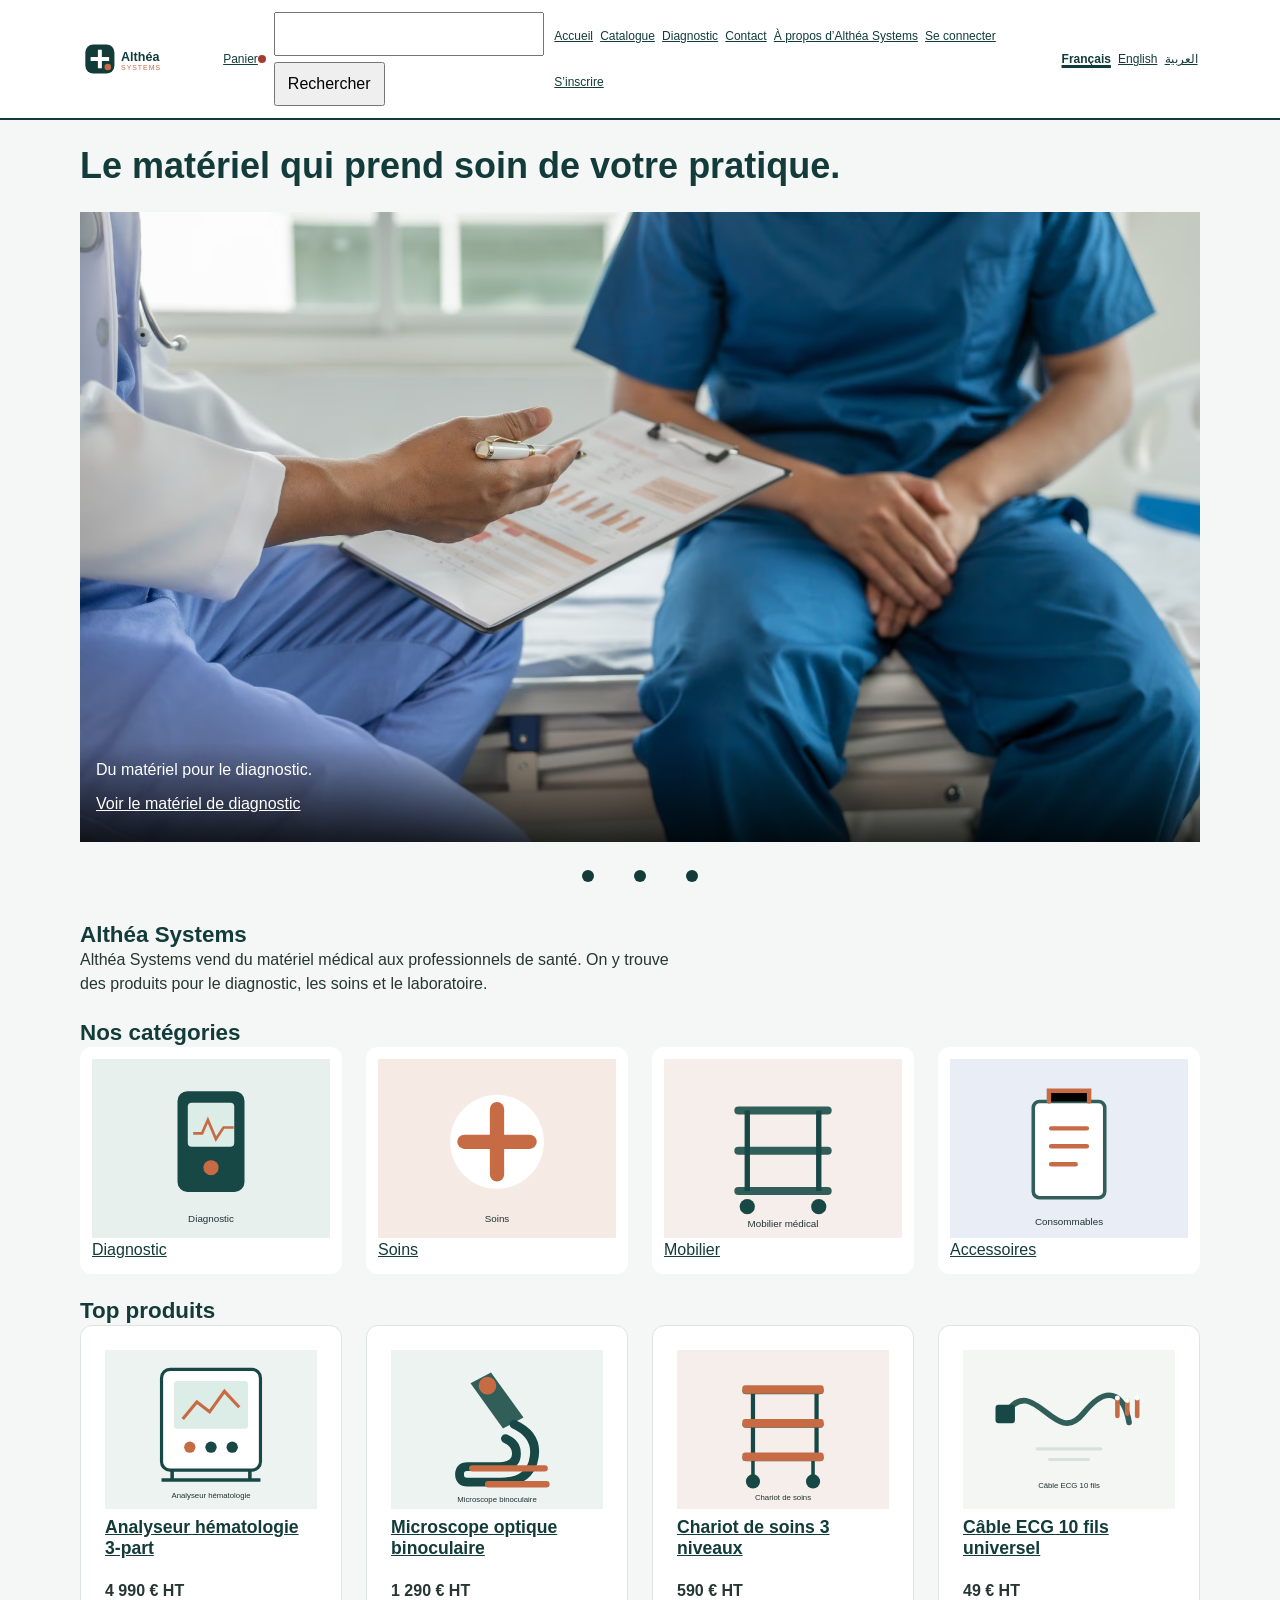
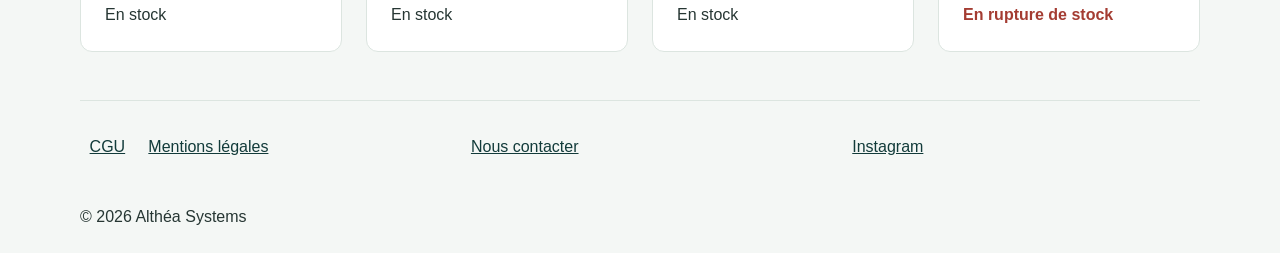
==== index.html @ 9dd46f73 "Projet" ====
<!doctype html>
<html lang="fr">
  <head>
    <meta charset="utf-8">
    <meta http-equiv="Content-Security-Policy" content="default-src 'self'; img-src 'self' data:; style-src 'self'; script-src 'self'; object-src 'none'; base-uri 'self'; form-action 'self'">
    <meta name="referrer" content="strict-origin-when-cross-origin">
    <meta name="viewport" content="width=device-width, initial-scale=1">
    <meta name="description" content="Accueil Althéa Systems : matériel médical, diagnostic, soins et laboratoire.">
    <link rel="icon" href="img/favicon.svg" type="image/svg+xml">
    <link rel="stylesheet" href="css/variables.css">
    <link rel="stylesheet" href="css/style.css">
    <script src="main.js" defer>
    </script>
    <title>
      Accueil - Althéa Systems
    </title>
  </head>
  <body>
    <a class="evitement" href="#contenu">
      Aller au contenu
    </a>
    <header class="entete">
      <a class="logo" href="index.html">
        <img src="img/logo.svg" alt="Althéa Systems, accueil" width="180" height="48">
      </a>
      <a class="panier" href="panier.html">
        Panier
        <span class="visuellement-cache">(0 article)</span>
      </a>
      <button class="menu-bouton" type="button" aria-expanded="false" aria-controls="menu-principal">
        Menu
      </button>
      <form class="recherche" role="search" action="recherche.html" method="get">
        <label for="q">
          Rechercher un produit
        </label>
        <input id="q" name="titre" type="search">
        <button type="submit">
          Rechercher
        </button>
      </form>
      <nav class="menu" id="menu-principal" aria-label="Menu principal">
        <ul class="liste-reset">
          <li>
            <a href="index.html">
              Accueil
            </a>
          </li>
          <li>
            <a href="catalogue.html">
              Catalogue
            </a>
          </li>
          <li>
            <a href="categorie.html">
              Diagnostic
            </a>
          </li>
          <li>
            <a href="index.html#contact">
              Contact
            </a>
          </li>
          <li>
            <a href="index.html#presentation">
              À propos d’Althéa Systems
            </a>
          </li>
          <li>
            <a href="connexion.html">
              Se connecter
            </a>
          </li>
          <li>
            <a href="inscription.html">
              S’inscrire
            </a>
          </li>
        </ul>
      </nav>
      <nav class="langues" aria-label="Choix de la langue">
        <a href="?lang=fr" lang="fr" hreflang="fr" aria-current="true">
          Français
        </a>
        <a href="?lang=en" lang="en" hreflang="en">
          English
        </a>
        <a href="?lang=ar" lang="ar" hreflang="ar" dir="rtl">
          العربية
        </a>
      </nav>
    </header>
    <main id="contenu" class="page">
      <h1>
        Le matériel qui prend soin de votre pratique.
      </h1>
      <section class="carrousel" aria-label="À la une">
        <ul class="defile liste-reset" tabindex="0" aria-label="Carrousel, à faire défiler">
          <li id="une-1" class="slide">
            <picture>
              <source media="(max-width: 47.999rem)" srcset="img/diagnostic-carre.svg">
              <img src="img/diagnostic.jpg" alt="Appareil de diagnostic médical" width="720" height="405" fetchpriority="high">
            </picture>
            <div class="slide-texte">
              <p>
                Du matériel pour le diagnostic.
              </p>
              <a href="categorie.html">
                Voir le matériel de diagnostic
              </a>
            </div>
          </li>
          <li id="une-2" class="slide">
            <img src="img/soins.jpg" alt="Matériel destiné aux soins" width="720" height="405" loading="lazy">
            <div class="slide-texte">
              <p>
                Des produits pour les soins.
              </p>
              <a href="categorie.html">
                Voir les produits
              </a>
            </div>
          </li>
          <li id="une-3" class="slide">
            <img src="img/laboratoire.jpg" alt="Équipement médical de laboratoire" width="720" height="405" loading="lazy">
            <div class="slide-texte">
              <p>
                Du matériel pour le laboratoire.
              </p>
              <a href="categorie.html">
                Voir les produits
              </a>
            </div>
          </li>
        </ul>
        <nav class="pastilles" aria-label="Choisir une diapositive">
          <a href="#une-1">
            <span class="visuellement-cache">
              Diapositive 1
            </span>
          </a>
          <a href="#une-2">
            <span class="visuellement-cache">
              Diapositive 2
            </span>
          </a>
          <a href="#une-3">
            <span class="visuellement-cache">
              Diapositive 3
            </span>
          </a>
        </nav>
      </section>
      <section id="presentation">
        <h2>
          Althéa Systems
        </h2>
        <p>
          Althéa Systems vend du matériel médical aux professionnels de santé.
          On y trouve des produits pour le diagnostic, les soins et le laboratoire.
        </p>
      </section>
      <section class="categories">
        <h2>
          Nos catégories
        </h2>
        <ul class="liste-reset">
          <li>
            <a href="categorie.html">
              <img src="img/categorie-diagnostic.svg" alt="" width="400" height="300">
              Diagnostic
            </a>
          </li>
          <li>
            <a href="categorie.html">
              <img src="img/categorie-soins.svg" alt="" width="400" height="300">
              Soins
            </a>
          </li>
          <li>
            <a href="categorie.html">
              <img src="img/categorie-mobilier.svg" alt="" width="400" height="300">
              Mobilier
            </a>
          </li>
          <li>
            <a href="categorie.html">
              <img src="img/categorie-consommables.svg" alt="" width="400" height="300">
              Accessoires
            </a>
          </li>
        </ul>
      </section>
      <section class="top-produits">
        <h2>
          Top produits
        </h2>
        <ul class="produits liste-reset">
          <li>
            <article class="produit">
              <img src="img/analyseur.svg" alt="Illustration : Analyseur hématologie 3-part" width="400" height="300" loading="lazy">
              <h3>
                <a href="produit.html?produit=analyseur">
                  Analyseur hématologie 3-part
                </a>
              </h3>
              <p class="prix">
                4 990 € HT
              </p>
              <p class="stock">
                En stock
              </p>
            </article>
          </li>
          <li>
            <article class="produit">
              <img src="img/microscope.svg" alt="Illustration : Microscope optique binoculaire" width="400" height="300" loading="lazy">
              <h3>
                <a href="produit.html?produit=microscope">
                  Microscope optique binoculaire
                </a>
              </h3>
              <p class="prix">
                1 290 € HT
              </p>
              <p class="stock">
                En stock
              </p>
            </article>
          </li>
          <li>
            <article class="produit">
              <img src="img/chariot.svg" alt="Illustration : Chariot de soins 3 niveaux" width="400" height="300" loading="lazy">
              <h3>
                <a href="produit.html?produit=chariot">
                  Chariot de soins 3 niveaux
                </a>
              </h3>
              <p class="prix">
                590 € HT
              </p>
              <p class="stock">
                En stock
              </p>
            </article>
          </li>
          <li>
            <article class="produit">
              <img src="img/cable-ecg.svg" alt="Illustration : Câble ECG 10 fils universel" width="400" height="300" loading="lazy">
              <h3>
                <a href="produit.html?produit=cable-ecg">
                  Câble ECG 10 fils universel
                </a>
              </h3>
              <p class="prix">
                49 € HT
              </p>
              <p class="stock stock-rupture">
                En rupture de stock
              </p>
            </article>
          </li>
        </ul>
      </section>
    </main>
    <footer class="pied page">
      <nav aria-label="Informations légales">
        <ul class="liste-reset">
          <li>
            <a href="index.html#cgu">
              CGU
            </a>
          </li>
          <li>
            <a href="index.html#mentions">
              Mentions légales
            </a>
          </li>
        </ul>
      </nav>
      <nav id="contact" aria-label="Contact">
        <ul class="liste-reset">
          <li>
            <a href="index.html#contact">
              Nous contacter
            </a>
          </li>
        </ul>
      </nav>
      <nav aria-label="Réseaux sociaux">
        <ul class="liste-reset">
          <li>
            <a href="https://www.instagram.com/" target="_blank" rel="noopener noreferrer">
              Instagram
              <span class="visuellement-cache">
                (nouvel onglet)
              </span>
            </a>
          </li>
        </ul>
      </nav>
      <p>
        © 2026 Althéa Systems
      </p>
      <span id="cgu" class="visuellement-cache">
        CGU de la maquette.
      </span>
      <span id="mentions" class="visuellement-cache">
        Mentions légales de la maquette.
      </span>
    </footer>
  </body>
</html>
---- css/variables.css ----
/* Contrastes minimums : texte 11,74:1, liens 9,04:1, boutons 10,75:1, accent 5,89:1. */
:root {
  color-scheme: light dark;
  --fond: #f4f7f5;
  --surface: #ffffff;
  --texte: #263633;
  --primaire: #123b3a;
  --accent: #9b462c;
  --alerte: #a43c32;
  --bordure: #dce5e0;
  --espace: 1rem;
  --petit-espace: 0.5rem;
  --rayon: 0.75rem;
  --largeur-page: 70rem;
  --cible: 44px;
  --texte-image: #ffffff;
}

@media (min-width: 48rem) {
  :root { --espace: 1.25rem; }
}

@media (min-width: 64rem) {
  :root { --espace: 1.5rem; }
}

@media (prefers-color-scheme: dark) {
  :root {
    --fond: #171b1a;
    --surface: #242a28;
    --texte: #f1f3f2;
    --primaire: #a6d5ca;
    --accent: #f0a27a;
    --alerte: #ff9288;
    --bordure: #4b5652;
  }
}
---- css/style.css ----
/* Base */
*,*::before,*::after {
  box-sizing:border-box
}
body,h1,h2,h3,p,ul,ol,dl,dd {
  margin:0
}
body {
  background:var(--fond);
  color:var(--texte);
  font-family:Arial,sans-serif;
  font-size:1rem;
  line-height:1.5
}
h1,h2,h3 {
  color:var(--primaire);
  line-height:1.2
}
h1 {
  font-size:clamp(1.6rem,4vw,2.25rem)
}
h2 {
  font-size:1.4rem
}
h3 {
  font-size:1.1rem
}
p {
  max-width:68ch
}
a {
  color:var(--primaire)
}
img {
  display:block;
  max-width:100%;
  height:auto
}
input,button,select {
  font:inherit
}
button,.btn {
  min-height:var(--cible)
}
button {
  cursor:pointer
}
.page {
  width:min(calc(100% - 2rem),var(--largeur-page));
  margin-inline:auto
}
main.page {
  padding-block:var(--espace)
}
section {
  margin-block:var(--espace)
}
.liste-reset {
  margin:0;
  padding:0;
  list-style:none
}
.evitement {
  position:absolute;
  top:-5rem;
  left:1rem;
  z-index:10;
  padding:.5rem;
  background:var(--surface)
}
.evitement:focus {
  top:.5rem
}
.visuellement-cache {
  position:absolute;
  width:1px;
  height:1px;
  padding:0;
  margin:-1px;
  overflow:hidden;
  clip:rect(0,0,0,0);
  white-space:nowrap;
  border:0
}
:focus-visible {
  outline:3px solid var(--accent);
  outline-offset:3px
}
/* En-tête */
.entete {
  display:flex;
  flex-wrap:wrap;
  align-items:center;
  gap:.5rem 1rem;
  padding:.75rem max(1rem,calc((100% - var(--largeur-page))/2));
  background:var(--surface);
  border-bottom:2px solid var(--primaire)
}
.logo {
  display:inline-flex;
  align-items:center;
  min-height:var(--cible);
  margin-inline-end:auto;
  padding:.25rem;
  background:#fff;
  border-radius:.4rem
}
.logo img {
  width:auto;
  height:40px
}
.panier {
  position:relative;
  display:inline-flex;
  align-items:center;
  padding-inline-end:.85rem
}
.panier::after {
  position:absolute;
  top:50%;
  right:0;
  width:8px;
  height:8px;
  content:"";
  background:var(--alerte);
  border-radius:50%;
  transform:translateY(-50%)
}
.panier,.menu-bouton {
  min-height:var(--cible);
  padding:.5rem
}
.recherche {
  display:flex;
  flex-wrap:wrap;
  align-items:center;
  gap:.4rem;
  flex-basis:100%
}
.recherche input {
  min-width:0;
  min-height:var(--cible);
  flex:1 1 10rem
}
.recherche button {
  padding-inline:.75rem
}
.menu {
  flex-basis:100%
}
.menu:not(.menu--ouvert) {
  display:none
}
.menu ul,.langues {
  display:flex;
  flex-wrap:wrap;
  align-items:center;
  gap:.25rem
}
.menu a,.langues a {
  display:inline-flex;
  align-items:center;
  min-height:var(--cible);
  padding:.4rem .6rem
}
.langues {
  flex-basis:100%
}
.langues [aria-current=true] {
  font-weight:bold;
  text-decoration-thickness:3px
}
/* Carrousel et pastilles */
.carrousel {
  margin-block:var(--espace)
}
.carrousel ul.defile {
  display:grid;
  grid-auto-flow:column;
  grid-auto-columns:100%;
  gap:.75rem;
  overflow-x:auto;
  scroll-snap-type:x mandatory;
  overscroll-behavior-inline:contain
}
.carrousel li {
  display:grid;
  grid-template:1fr/1fr;
  scroll-snap-align:start
}
.carrousel picture,.carrousel img,.slide-texte {
  grid-area:1/1
}
.carrousel img {
  width:100%;
  aspect-ratio:16/9;
  object-fit:cover
}
.slide-texte {
  z-index:1;
  align-self:end;
  padding:1rem;
  color:var(--texte-image);
  background:linear-gradient(transparent,rgb(0 0 0/.78))
}
.slide-texte a {
  display:inline-flex;
  align-items:center;
  min-height:var(--cible);
  color:#fff
}
.pastilles {
  display:flex;
  gap:.5rem;
  justify-content:center;
  margin-block:.75rem
}
.pastilles a {
  display:grid;
  place-items:center;
  width:var(--cible);
  height:var(--cible)
}
.pastilles a::before {
  width:12px;
  height:12px;
  content:"";
  background:var(--primaire);
  border-radius:50%
}
/* Catégories et produits */
.categories ul {
  display:grid;
  grid-template-columns:repeat(auto-fit,minmax(min(100%,9rem),1fr));
  gap:var(--espace)
}
.categories a {
  display:block;
  padding:.75rem;
  background:var(--surface);
  border-radius:var(--rayon)
}
.categories img {
  width:100%;
  aspect-ratio:4/3;
  object-fit:cover
}
.produits {
  display:grid;
  grid-template-columns:minmax(0,1fr);
  gap:var(--espace)
}
.top-produits .produits {
  display:flex;
  flex-wrap:wrap
}
.top-produits .produits>li {
  flex:1 1 14rem;
  min-width:0
}
.produit {
  display:flex;
  min-width:0;
  flex-direction:column;
  padding:var(--espace);
  background:var(--surface);
  border:1px solid var(--bordure);
  border-radius:var(--rayon)
}
.produit img {
  width:100%;
  aspect-ratio:4/3;
  object-fit:contain
}
.produit h3 {
  margin-block:.5rem
}
.produit .prix {
  margin-block-start:auto;
  padding-block-start:.75rem;
  font-weight:bold
}
.stock-rupture {
  color:var(--alerte);
  font-weight:bold
}
/* Bandeau et fiche */
.bandeau {
  display:grid;
  min-height:12rem
}
.bandeau>* {
  grid-area:1/1
}
.bandeau img {
  width:100%;
  height:100%;
  aspect-ratio:16/9;
  object-fit:cover
}
.bandeau h1 {
  align-self:end;
  padding:1rem;
  color:#fff;
  background:linear-gradient(transparent,rgb(0 0 0/.78))
}
.fiche {
  display:grid;
  grid-template-areas:"images""infos""description";
  gap:var(--espace)
}
.fiche-images {
  grid-area:images;
  min-width:0
}
.fiche-infos {
  grid-area:infos
}
.fiche-description {
  grid-area:description
}
.defile.galerie {
  display:grid;
  grid-auto-flow:column;
  grid-auto-columns:85%;
  gap:var(--espace);
  overflow-x:auto;
  scroll-snap-type:x mandatory
}
.defile.galerie li {
  min-width:0;
  scroll-snap-align:start
}
.defile.galerie li[hidden] {
  display:none
}
.defile.galerie img {
  width:100%;
  aspect-ratio:4/3;
  object-fit:contain;
  background:var(--surface)
}
.prix-fiche {
  margin-block:.75rem;
  font-size:1.75rem;
  font-weight:bold
}
.achat {
  display:grid;
  gap:.5rem
}
.achat input {
  max-width:7rem;
  min-height:var(--cible)
}
.btn {
  display:inline-flex;
  align-items:center;
  justify-content:center;
  padding:.5rem 1rem;
  color:var(--fond);
  background:var(--primaire);
  border:1px solid var(--primaire);
  border-radius:var(--rayon);
  text-decoration:none
}
.btn:disabled {
  color:var(--texte);
  background:var(--fond);
  border:2px dotted var(--alerte);
  cursor:not-allowed
}
.caracteristiques dl {
  display:grid;
  grid-template-columns:minmax(8rem,.8fr) minmax(0,1fr);
  gap:.4rem .75rem
}
.caracteristiques dt {
  font-weight:bold
}
.fil-ariane ol {
  display:flex;
  flex-wrap:wrap;
  gap:.25rem
}
.fil-ariane li+li::before {
  content:"› "
}
.fil-ariane [aria-current=page] {
  font-weight:bold
}
/* Tableau défilant */
.defile-tableau {
  max-width:100%;
  overflow-x:auto
}
.formats {
  width:100%;
  min-width:32rem;
  border-collapse:collapse
}
.formats th,.formats td {
  padding:.65rem;
  border:1px solid var(--bordure);
  text-align:start
}
.formats thead th {
  color:var(--fond);
  background:var(--primaire)
}
.formats tbody tr:nth-child(even) {
  background:var(--surface)
}
.formats tbody th {
  position:sticky;
  inset-inline-start:0;
  background:var(--surface)
}
/* Formulaires et résultats */
.formulaire {
  display:grid;
  gap:1rem;
  width:min(100%,30rem)
}
.formulaire label {
  display:block;
  font-weight:bold
}
.formulaire input {
  width:100%;
  min-height:var(--cible);
  padding:.5rem;
  border:1px solid var(--bordure);
  border-radius:.25rem
}
.formulaire input[type=checkbox] {
  width:auto;
  min-height:var(--cible)
}
.formulaire input:user-invalid {
  border:2px solid var(--alerte)
}
.formulaire p:has(input:user-invalid)>.erreur {
  display:block
}
.aide {
  font-size:.9rem
}
.erreur {
  display:none;
  color:var(--alerte)
}
.recherche-avancee {
  display:grid;
  gap:var(--espace)
}
.filtres {
  display:grid;
  gap:.75rem
}
.filtres fieldset {
  border:1px solid var(--bordure)
}
.filtres input,.filtres select {
  min-height:var(--cible)
}
.pagination ul {
  display:flex;
  flex-wrap:wrap;
  justify-content:center;
  gap:.5rem
}
.pagination a {
  display:inline-flex;
  align-items:center;
  justify-content:center;
  min-width:var(--cible);
  min-height:var(--cible);
  padding:.4rem;
  border:1px solid var(--bordure)
}
.pagination [aria-current=page] {
  color:var(--fond);
  background:var(--primaire)
}
/* Pied de page */
.pied {
  display:none;
  padding-block:var(--espace);
  border-top:1px solid var(--bordure)
}
.pied nav ul {
  display:flex;
  flex-wrap:wrap;
  gap:.25rem
}
.pied a {
  display:inline-flex;
  align-items:center;
  min-height:var(--cible);
  padding:.4rem .6rem
}
.pied>p {
  margin-block-start:.75rem
}
@media (max-width:47.999rem) {
  .carrousel li:first-child img {
    aspect-ratio:1/1;
    object-fit:cover
  }

}
@media (min-width:48rem) {
  .recherche {
    flex-basis:20rem
  }
  .menu {
    flex-basis:100%
  }
  .produits {
    grid-template-columns:repeat(auto-fill,minmax(min(100%,16rem),1fr))
  }
  .recherche-avancee {
    grid-template-columns:minmax(0,18rem) minmax(0,1fr)
  }

}
@media (min-width:64rem) {
  .entete {
    flex-wrap:nowrap;
    gap:.5rem
  }
  .logo img {
    height:32px
  }
  .panier,.menu a,.langues a {
    font-size:.75rem
  }
  .menu a,.langues a {
    padding:.25rem .15rem
  }
  .recherche {
    flex:0 1 17rem
  }
  .recherche label {
    position:absolute;
    width:1px;
    height:1px;
    overflow:hidden;
    clip:rect(0,0,0,0);
    white-space:nowrap
  }
  .menu ul,.langues {
    gap:.15rem
  }
  .menu {
    flex:0 1 auto
  }
  .langues {
    flex:0 0 auto
  }
  .menu-bouton {
    display:none
  }
  .menu:not(.menu--ouvert) {
    display:block
  }
  .fiche {
    grid-template-columns:minmax(0,1fr) minmax(18rem,.8fr);
    grid-template-areas:"images infos""description infos"
  }
  .pied {
    display:grid;
    grid-template-columns:repeat(3,minmax(0,1fr));
    gap:var(--espace)
  }
  .pied>p {
    grid-column:1/-1
  }

}
@media (max-width:20rem) {
  body {
    overflow-wrap:anywhere
  }

}
@media (prefers-reduced-motion:no-preference) {
  .produit {
    transition:transform .2s ease,box-shadow .2s ease
  }
  .produit:hover,.produit:focus-within {
    transform:translateY(-4px);
    box-shadow:0 6px 16px rgb(0 0 0/.15)
  }
  .btn {
    transition:background-color .2s ease
  }
  .btn:hover:not(:disabled) {
    background:var(--accent)
  }

}
@media print {
  nav,button,.recherche,.menu,.langues,.achat,.pastilles,.pagination,.pied,.entete,.top-produits {
    display:none!important
  }
  body {
    color:#000;
    background:#fff
  }
  .page,main.page {
    width:100%;
    margin:0
  }
  .fiche {
    display:block
  }
  .fiche-images li:not(:first-child) {
    display:none
  }
  .fiche,.caracteristiques,.defile-tableau {
    break-inside:avoid
  }
  a[href^="http"]::after {
    content:" ("attr(href) ")"
  }

}
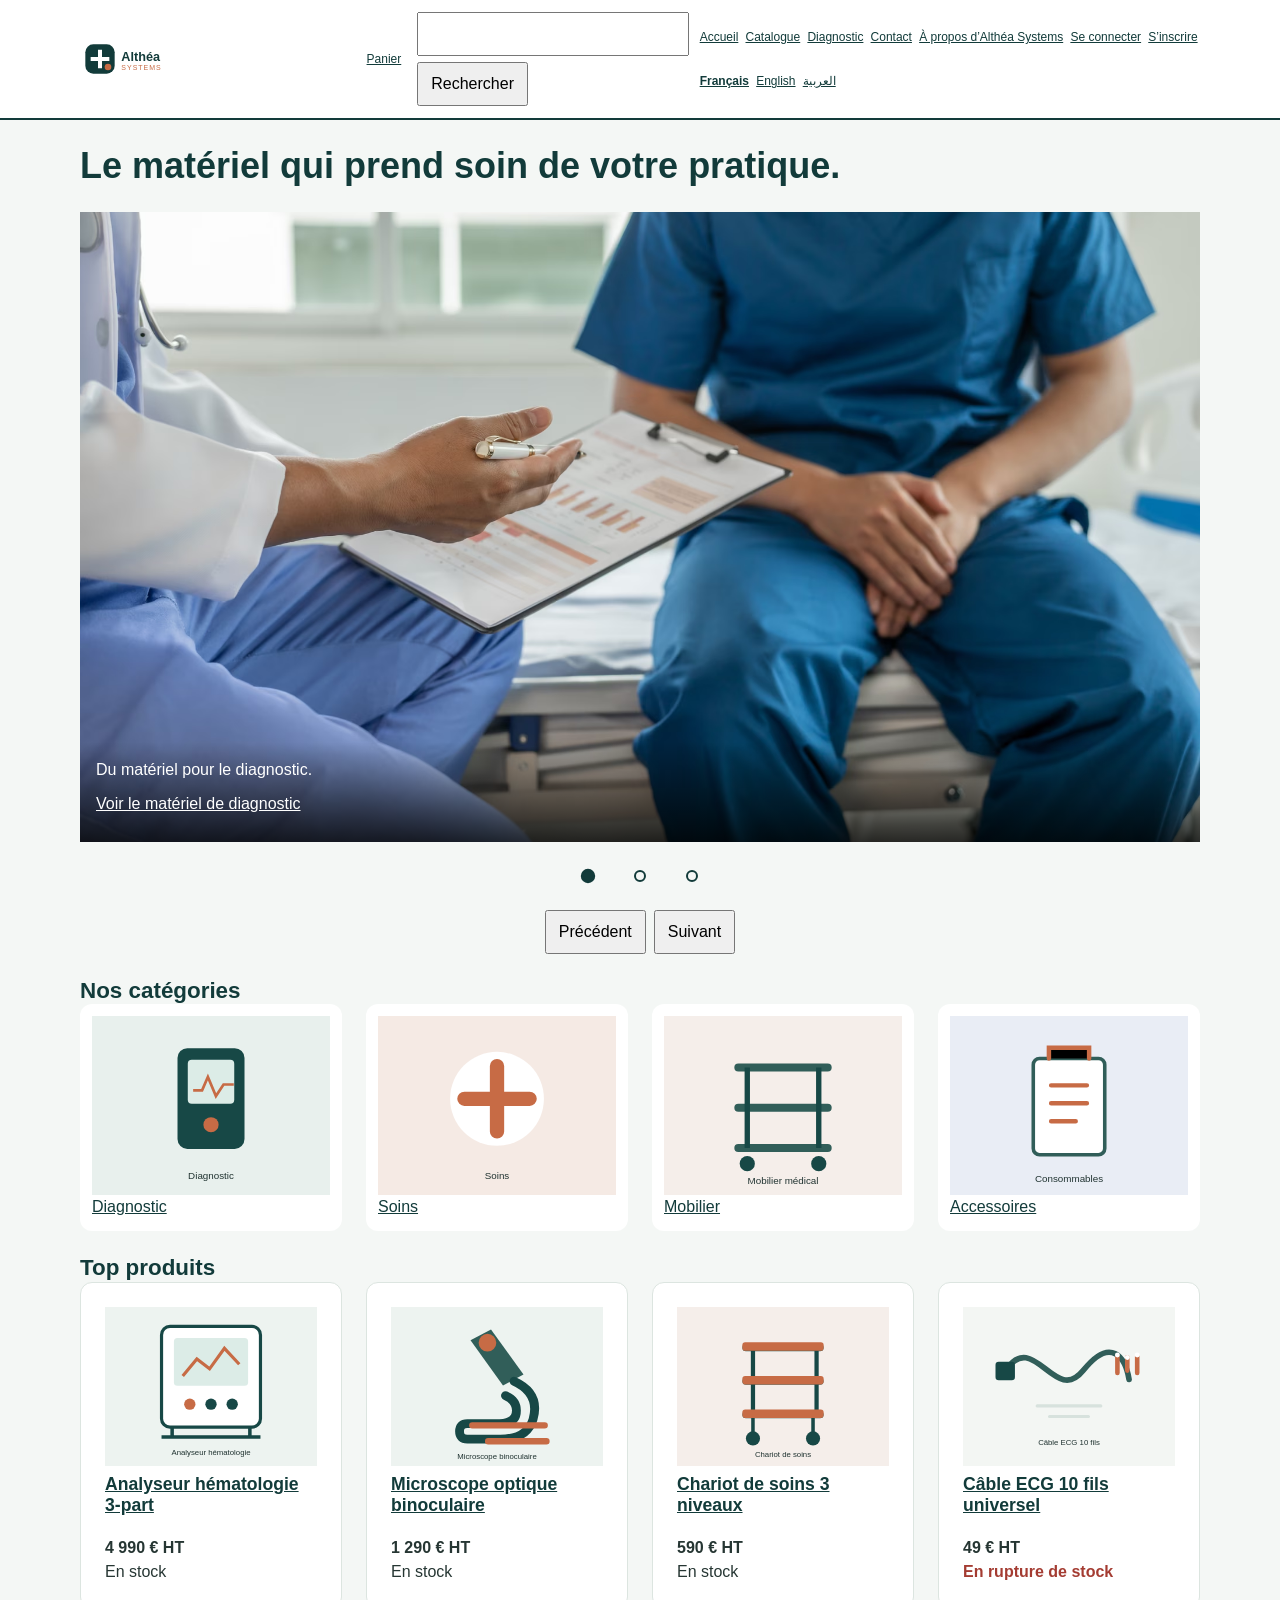
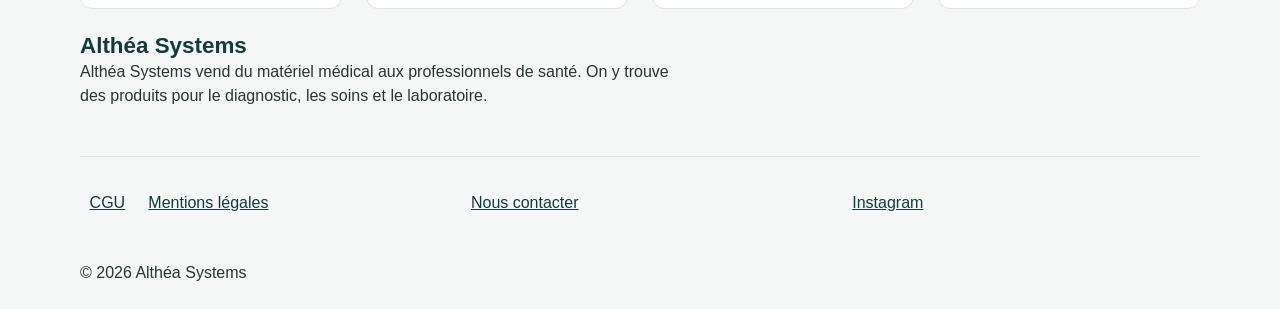
==== commit 47261ee4: "Mise à jour du projet" ====
--- a/index.html
+++ b/index.html
@@ -9,11 +9,10 @@
     <link rel="icon" href="img/favicon.svg" type="image/svg+xml">
     <link rel="stylesheet" href="css/variables.css">
     <link rel="stylesheet" href="css/style.css">
-    <script src="main.js" defer>
-    </script>
     <title>
       Accueil - Althéa Systems
     </title>
+      <script type="module" src="js/main.js"></script>
   </head>
   <body>
     <a class="evitement" href="#contenu">
@@ -27,14 +26,14 @@
         Panier
         <span class="visuellement-cache">(0 article)</span>
       </a>
-      <button class="menu-bouton" type="button" aria-expanded="false" aria-controls="menu-principal">
+      <button class="menu-bouton" type="button" aria-expanded="true" aria-controls="menu-principal">
         Menu
       </button>
       <form class="recherche" role="search" action="recherche.html" method="get">
         <label for="q">
           Rechercher un produit
         </label>
-        <input id="q" name="titre" type="search">
+        <input id="q" name="q" type="search">
         <button type="submit">
           Rechercher
         </button>
@@ -77,17 +76,11 @@
             </a>
           </li>
         </ul>
-      </nav>
-      <nav class="langues" aria-label="Choix de la langue">
-        <a href="?lang=fr" lang="fr" hreflang="fr" aria-current="true">
-          Français
-        </a>
-        <a href="?lang=en" lang="en" hreflang="en">
-          English
-        </a>
-        <a href="?lang=ar" lang="ar" hreflang="ar" dir="rtl">
-          العربية
-        </a>
+        <ul class="langues liste-reset" aria-label="Choisir une langue">
+          <li><a href="index.html" lang="fr" hreflang="fr" aria-current="true">Français</a></li>
+          <li><a href="en/index.html" lang="en" hreflang="en">English</a></li>
+          <li><a href="ar/index.html" lang="ar" hreflang="ar" dir="rtl">العربية</a></li>
+        </ul>
       </nav>
     </header>
     <main id="contenu" class="page">
@@ -95,7 +88,7 @@
         Le matériel qui prend soin de votre pratique.
       </h1>
       <section class="carrousel" aria-label="À la une">
-        <ul class="defile liste-reset" tabindex="0" aria-label="Carrousel, à faire défiler">
+        <ul id="une-defile" class="defile liste-reset" tabindex="0" aria-label="Carrousel, à faire défiler">
           <li id="une-1" class="slide">
             <picture>
               <source media="(max-width: 47.999rem)" srcset="img/diagnostic-carre.svg">
@@ -150,6 +143,113 @@
             </span>
           </a>
         </nav>
+        <div class="carrousel-boutons">
+          <button class="precedent" type="button" aria-controls="une-defile">Précédent</button>
+          <button class="suivant" type="button" aria-controls="une-defile">Suivant</button>
+        </div>
+      </section>
+
+      <section class="categories">
+        <h2>
+          Nos catégories
+        </h2>
+        <ul class="liste-reset">
+          <li>
+            <a href="categorie.html">
+              <img src="img/categorie-diagnostic.svg" alt="" width="400" height="300">
+              Diagnostic
+            </a>
+          </li>
+          <li>
+            <a href="categorie.html">
+              <img src="img/categorie-soins.svg" alt="" width="400" height="300">
+              Soins
+            </a>
+          </li>
+          <li>
+            <a href="categorie.html">
+              <img src="img/categorie-mobilier.svg" alt="" width="400" height="300">
+              Mobilier
+            </a>
+          </li>
+          <li>
+            <a href="categorie.html">
+              <img src="img/categorie-consommables.svg" alt="" width="400" height="300">
+              Accessoires
+            </a>
+          </li>
+        </ul>
+      </section>
+      <section class="top-produits">
+        <h2>
+          Top produits
+        </h2>
+        <ul class="produits liste-reset">
+          <li>
+            <article class="produit">
+              <img src="img/analyseur.svg" alt="Illustration : Analyseur hématologie 3-part" width="400" height="300" loading="lazy">
+              <h3>
+                <a href="produit.html?produit=analyseur">
+                  Analyseur hématologie 3-part
+                </a>
+              </h3>
+              <p class="prix">
+                4 990 € HT
+              </p>
+              <p class="stock">
+                En stock
+              </p>
+            </article>
+          </li>
+          <li>
+            <article class="produit">
+              <img src="img/microscope.svg" alt="Illustration : Microscope optique binoculaire" width="400" height="300" loading="lazy">
+              <h3>
+                <a href="produit.html?produit=microscope">
+                  Microscope optique binoculaire
+                </a>
+              </h3>
+              <p class="prix">
+                1 290 € HT
+              </p>
+              <p class="stock">
+                En stock
+              </p>
+            </article>
+          </li>
+          <li>
+            <article class="produit">
+              <img src="img/chariot.svg" alt="Illustration : Chariot de soins 3 niveaux" width="400" height="300" loading="lazy">
+              <h3>
+                <a href="produit.html?produit=chariot">
+                  Chariot de soins 3 niveaux
+                </a>
+              </h3>
+              <p class="prix">
+                590 € HT
+              </p>
+              <p class="stock">
+                En stock
+              </p>
+            </article>
+          </li>
+          <li>
+            <article class="produit">
+              <img src="img/cable-ecg.svg" alt="Illustration : Câble ECG 10 fils universel" width="400" height="300" loading="lazy">
+              <h3>
+                <a href="produit.html?produit=cable-ecg">
+                  Câble ECG 10 fils universel
+                </a>
+              </h3>
+              <p class="prix">
+                49 € HT
+              </p>
+              <p class="stock stock-rupture">
+                En rupture de stock
+              </p>
+            </article>
+          </li>
+        </ul>
       </section>
       <section id="presentation">
         <h2>
@@ -160,108 +260,7 @@
           On y trouve des produits pour le diagnostic, les soins et le laboratoire.
         </p>
       </section>
-      <section class="categories">
-        <h2>
-          Nos catégories
-        </h2>
-        <ul class="liste-reset">
-          <li>
-            <a href="categorie.html">
-              <img src="img/categorie-diagnostic.svg" alt="" width="400" height="300">
-              Diagnostic
-            </a>
-          </li>
-          <li>
-            <a href="categorie.html">
-              <img src="img/categorie-soins.svg" alt="" width="400" height="300">
-              Soins
-            </a>
-          </li>
-          <li>
-            <a href="categorie.html">
-              <img src="img/categorie-mobilier.svg" alt="" width="400" height="300">
-              Mobilier
-            </a>
-          </li>
-          <li>
-            <a href="categorie.html">
-              <img src="img/categorie-consommables.svg" alt="" width="400" height="300">
-              Accessoires
-            </a>
-          </li>
-        </ul>
-      </section>
-      <section class="top-produits">
-        <h2>
-          Top produits
-        </h2>
-        <ul class="produits liste-reset">
-          <li>
-            <article class="produit">
-              <img src="img/analyseur.svg" alt="Illustration : Analyseur hématologie 3-part" width="400" height="300" loading="lazy">
-              <h3>
-                <a href="produit.html?produit=analyseur">
-                  Analyseur hématologie 3-part
-                </a>
-              </h3>
-              <p class="prix">
-                4 990 € HT
-              </p>
-              <p class="stock">
-                En stock
-              </p>
-            </article>
-          </li>
-          <li>
-            <article class="produit">
-              <img src="img/microscope.svg" alt="Illustration : Microscope optique binoculaire" width="400" height="300" loading="lazy">
-              <h3>
-                <a href="produit.html?produit=microscope">
-                  Microscope optique binoculaire
-                </a>
-              </h3>
-              <p class="prix">
-                1 290 € HT
-              </p>
-              <p class="stock">
-                En stock
-              </p>
-            </article>
-          </li>
-          <li>
-            <article class="produit">
-              <img src="img/chariot.svg" alt="Illustration : Chariot de soins 3 niveaux" width="400" height="300" loading="lazy">
-              <h3>
-                <a href="produit.html?produit=chariot">
-                  Chariot de soins 3 niveaux
-                </a>
-              </h3>
-              <p class="prix">
-                590 € HT
-              </p>
-              <p class="stock">
-                En stock
-              </p>
-            </article>
-          </li>
-          <li>
-            <article class="produit">
-              <img src="img/cable-ecg.svg" alt="Illustration : Câble ECG 10 fils universel" width="400" height="300" loading="lazy">
-              <h3>
-                <a href="produit.html?produit=cable-ecg">
-                  Câble ECG 10 fils universel
-                </a>
-              </h3>
-              <p class="prix">
-                49 € HT
-              </p>
-              <p class="stock stock-rupture">
-                En rupture de stock
-              </p>
-            </article>
-          </li>
-        </ul>
-      </section>
+
     </main>
     <footer class="pied page">
       <nav aria-label="Informations légales">
--- a/css/style.css
+++ b/css/style.css
@@ -121,11 +121,15 @@
   right:0;
   width:8px;
   height:8px;
+  display:none;
   content:"";
   background:var(--alerte);
   border-radius:50%;
   transform:translateY(-50%)
 }
+.panier.a-des-articles::after {
+  display:block
+}
 .panier,.menu-bouton {
   min-height:var(--cible);
   padding:.5rem
@@ -148,27 +152,34 @@
 .menu {
   flex-basis:100%
 }
-.menu:not(.menu--ouvert) {
+.entete.menu-ferme .menu {
   display:none
 }
-.menu ul,.langues {
+.menu ul {
   display:flex;
   flex-wrap:wrap;
   align-items:center;
   gap:.25rem
 }
-.menu a,.langues a {
+.menu a {
   display:inline-flex;
   align-items:center;
   min-height:var(--cible);
   padding:.4rem .6rem
 }
 .langues {
-  flex-basis:100%
-}
-.langues [aria-current=true] {
-  font-weight:bold;
-  text-decoration-thickness:3px
+  display:flex;
+  flex-wrap:wrap;
+  gap:.25rem
+}
+.langues a {
+  display:inline-flex;
+  align-items:center;
+  min-height:var(--cible);
+  padding:.4rem .6rem
+}
+.langues [aria-current] {
+  font-weight:bold
 }
 /* Carrousel et pastilles */
 .carrousel {
@@ -225,8 +236,47 @@
   width:12px;
   height:12px;
   content:"";
+  border:2px solid var(--primaire);
+  border-radius:50%
+}
+.pastilles a[aria-current]::before {
   background:var(--primaire);
-  border-radius:50%
+  transform:scale(1.2)
+}
+.carrousel-boutons {
+  display:flex;
+  justify-content:center;
+  gap:.5rem
+}
+.carrousel-boutons button {
+  min-height:var(--cible);
+  padding:.5rem .75rem
+}
+/* Filtres du catalogue */
+.filtre {
+  display:flex;
+  flex-wrap:wrap;
+  align-items:center;
+  gap:.5rem var(--espace);
+  margin-block:var(--espace)
+}
+.filtre label,.filtre-case {
+  display:inline-flex;
+  align-items:center;
+  min-height:var(--cible);
+  gap:.5rem
+}
+.filtre input[type="checkbox"] {
+  width:1.25rem;
+  height:1.25rem
+}
+.filtre select {
+  min-height:var(--cible);
+  padding:.4rem;
+  color:var(--texte);
+  background:var(--surface);
+  border:1px solid var(--bordure);
+  border-radius:.25rem
 }
 /* Catégories et produits */
 .categories ul {
@@ -306,6 +356,7 @@
 }
 .fiche {
   display:grid;
+  grid-template-columns:minmax(0,1fr);
   grid-template-areas:"images""infos""description";
   gap:var(--espace)
 }
@@ -440,7 +491,7 @@
 .formulaire input:user-invalid {
   border:2px solid var(--alerte)
 }
-.formulaire p:has(input:user-invalid)>.erreur {
+.formulaire input:user-invalid~.erreur {
   display:block
 }
 .aide {
@@ -508,14 +559,20 @@
     aspect-ratio:1/1;
     object-fit:cover
   }
-
 }
 @media (min-width:48rem) {
+  .menu-bouton {
+    display:none
+  }
+  .entete.menu-ferme .menu {
+    display:block
+  }
   .recherche {
     flex-basis:20rem
   }
   .menu {
-    flex-basis:100%
+    flex-basis:100%;
+    display:block
   }
   .produits {
     grid-template-columns:repeat(auto-fill,minmax(min(100%,16rem),1fr))
@@ -533,10 +590,10 @@
   .logo img {
     height:32px
   }
-  .panier,.menu a,.langues a {
+  .panier,.menu a {
     font-size:.75rem
   }
-  .menu a,.langues a {
+  .menu a {
     padding:.25rem .15rem
   }
   .recherche {
@@ -550,20 +607,11 @@
     clip:rect(0,0,0,0);
     white-space:nowrap
   }
-  .menu ul,.langues {
+  .menu ul {
     gap:.15rem
   }
   .menu {
     flex:0 1 auto
-  }
-  .langues {
-    flex:0 0 auto
-  }
-  .menu-bouton {
-    display:none
-  }
-  .menu:not(.menu--ouvert) {
-    display:block
   }
   .fiche {
     grid-template-columns:minmax(0,1fr) minmax(18rem,.8fr);
@@ -601,29 +649,37 @@
   }
 
 }
+
 @media print {
-  nav,button,.recherche,.menu,.langues,.achat,.pastilles,.pagination,.pied,.entete,.top-produits {
-    display:none!important
-  }
-  body {
-    color:#000;
-    background:#fff
-  }
-  .page,main.page {
-    width:100%;
-    margin:0
-  }
-  .fiche {
-    display:block
-  }
-  .fiche-images li:not(:first-child) {
-    display:none
-  }
-  .fiche,.caracteristiques,.defile-tableau {
-    break-inside:avoid
-  }
-  a[href^="http"]::after {
-    content:" ("attr(href) ")"
-  }
-
-}
+  body { color:#000; background:#fff; font-size:12pt }
+  .evitement,.menu-bouton,.menu,.recherche,.panier,.achat,.pastilles,
+  .carrousel-boutons,.top-produits,.fil-ariane,.pied,.langues { display:none!important }
+  .page { width:100%; margin:0 }
+  .fiche { display:block }
+  .fiche-images,.fiche-infos,.fiche-description { margin-block:1rem }
+  .defile.galerie { display:block; overflow:visible }
+  .defile.galerie li { display:none }
+  .defile.galerie li:first-child { display:block }
+  .defile.galerie img { max-width:12cm }
+  .caracteristiques,.tailles,.formats tr { break-inside:avoid }
+  a { color:#000 }
+  a[href^="http"]::after { content:" (" attr(href) ")"; font-size:9pt }
+}
+
+
+.avis-liste li {
+  padding-block: .75rem;
+  border-block-start: 1px solid var(--bordure)
+}
+
+#lignes-panier>li {
+  margin-block:var(--espace);
+  padding:var(--espace);
+  background:var(--surface);
+  border:1px solid var(--bordure);
+  border-radius:var(--rayon)
+}
+#lignes-panier input {
+  min-height:var(--cible);
+  max-width:7rem
+}
